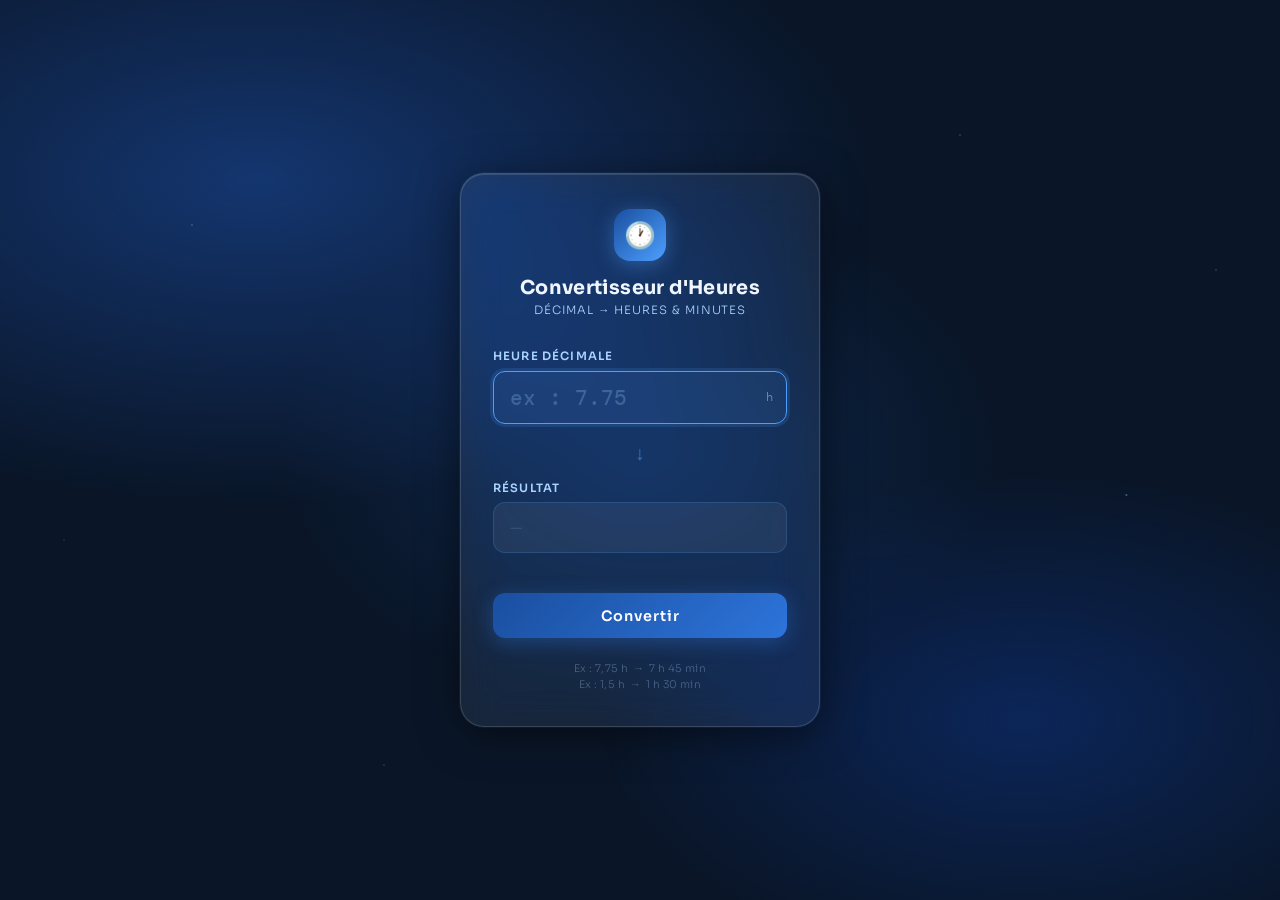
==== index.html @ 29afabcd "Rename convertisseur_heures.html to index.html" ====
<!DOCTYPE html>
<html lang="fr">
<head>
  <meta charset="UTF-8">
  <meta name="viewport" content="width=device-width, initial-scale=1.0, maximum-scale=1.0">
  <title>Convertisseur d'Heures</title>
  <link href="https://fonts.googleapis.com/css2?family=DM+Mono:wght@400;500&family=Sora:wght@300;400;600;700&display=swap" rel="stylesheet">
  <style>
    *, *::before, *::after { box-sizing: border-box; margin: 0; padding: 0; }

    :root {
      --blue-deep:    #0a1628;
      --blue-mid:     #0d2147;
      --blue-bright:  #1a4fa0;
      --blue-light:   #2d74da;
      --blue-glow:    #4d9fff;
      --blue-sky:     #a8d4ff;
      --gold:         #f5c842;
      --white:        #f0f6ff;
      --glass-bg:     rgba(255,255,255,0.07);
      --glass-border: rgba(255,255,255,0.15);
    }

    html, body {
      height: 100%;
      background: var(--blue-deep);
      font-family: 'Sora', sans-serif;
      color: var(--white);
      overflow: hidden;
    }

    /* Animated background */
    body::before {
      content: '';
      position: fixed;
      inset: 0;
      background:
        radial-gradient(ellipse 80% 60% at 20% 20%, rgba(29,80,170,0.55) 0%, transparent 60%),
        radial-gradient(ellipse 60% 50% at 80% 80%, rgba(13,45,110,0.7) 0%, transparent 55%),
        radial-gradient(ellipse 40% 40% at 50% 50%, rgba(26,79,160,0.3) 0%, transparent 70%);
      animation: bgShift 8s ease-in-out infinite alternate;
      pointer-events: none;
    }

    @keyframes bgShift {
      0%   { opacity: 1; }
      100% { opacity: 0.7; filter: hue-rotate(15deg); }
    }

    /* Stars */
    body::after {
      content: '';
      position: fixed;
      inset: 0;
      background-image:
        radial-gradient(1px 1px at 15% 25%, rgba(168,212,255,0.6) 0%, transparent 100%),
        radial-gradient(1px 1px at 75% 15%, rgba(168,212,255,0.5) 0%, transparent 100%),
        radial-gradient(1px 1px at 40% 70%, rgba(168,212,255,0.4) 0%, transparent 100%),
        radial-gradient(1.5px 1.5px at 88% 55%, rgba(168,212,255,0.5) 0%, transparent 100%),
        radial-gradient(1px 1px at 60% 40%, rgba(168,212,255,0.3) 0%, transparent 100%),
        radial-gradient(1px 1px at 30% 85%, rgba(168,212,255,0.4) 0%, transparent 100%),
        radial-gradient(1px 1px at 95% 30%, rgba(168,212,255,0.5) 0%, transparent 100%),
        radial-gradient(1px 1px at 5%  60%, rgba(168,212,255,0.3) 0%, transparent 100%);
      pointer-events: none;
      animation: twinkle 4s ease-in-out infinite alternate;
    }

    @keyframes twinkle {
      0%   { opacity: 0.6; }
      100% { opacity: 1; }
    }

    /* Layout */
    .screen {
      position: relative;
      z-index: 1;
      height: 100vh;
      display: flex;
      align-items: center;
      justify-content: center;
      padding: 1.5rem;
    }

    .card {
      background: var(--glass-bg);
      backdrop-filter: blur(20px) saturate(1.5);
      -webkit-backdrop-filter: blur(20px) saturate(1.5);
      border: 1px solid var(--glass-border);
      border-radius: 24px;
      padding: 2.2rem 2rem 2rem;
      width: 100%;
      max-width: 360px;
      box-shadow:
        0 0 0 1px rgba(77,159,255,0.08),
        0 8px 40px rgba(0,0,0,0.5),
        inset 0 1px 0 rgba(255,255,255,0.12);
      animation: cardIn 0.6s cubic-bezier(0.22,1,0.36,1) both;
    }

    @keyframes cardIn {
      from { opacity: 0; transform: translateY(24px) scale(0.96); }
      to   { opacity: 1; transform: translateY(0)    scale(1); }
    }

    /* Header */
    .header {
      text-align: center;
      margin-bottom: 2rem;
    }

    .icon-wrap {
      width: 52px;
      height: 52px;
      margin: 0 auto 0.9rem;
      background: linear-gradient(135deg, var(--blue-bright), var(--blue-glow));
      border-radius: 16px;
      display: flex;
      align-items: center;
      justify-content: center;
      box-shadow: 0 4px 20px rgba(77,159,255,0.4);
      font-size: 1.6rem;
    }

    h1 {
      font-size: 1.2rem;
      font-weight: 700;
      letter-spacing: 0.02em;
      color: var(--white);
    }

    .subtitle {
      font-size: 0.72rem;
      font-weight: 300;
      color: var(--blue-sky);
      margin-top: 0.2rem;
      letter-spacing: 0.08em;
      text-transform: uppercase;
    }

    /* Fields */
    .field {
      margin-bottom: 1.1rem;
    }

    label {
      display: block;
      font-size: 0.72rem;
      font-weight: 600;
      letter-spacing: 0.1em;
      text-transform: uppercase;
      color: var(--blue-sky);
      margin-bottom: 0.45rem;
    }

    .input-wrap {
      position: relative;
    }

    .input-wrap .unit {
      position: absolute;
      right: 14px;
      top: 50%;
      transform: translateY(-50%);
      font-family: 'DM Mono', monospace;
      font-size: 0.75rem;
      color: rgba(168,212,255,0.5);
      pointer-events: none;
    }

    input[type="number"], .result-box {
      width: 100%;
      background: rgba(255,255,255,0.06);
      border: 1px solid rgba(255,255,255,0.12);
      border-radius: 12px;
      padding: 0.75rem 3rem 0.75rem 1rem;
      font-family: 'DM Mono', monospace;
      font-size: 1.3rem;
      font-weight: 500;
      color: var(--white);
      outline: none;
      transition: border-color 0.2s, box-shadow 0.2s, background 0.2s;
      -webkit-appearance: none;
      appearance: none;
    }

    input[type="number"]:focus {
      border-color: var(--blue-glow);
      background: rgba(77,159,255,0.1);
      box-shadow: 0 0 0 3px rgba(77,159,255,0.15);
    }

    input[type="number"]::placeholder {
      color: rgba(168,212,255,0.25);
    }

    /* Remove arrows */
    input[type="number"]::-webkit-outer-spin-button,
    input[type="number"]::-webkit-inner-spin-button { -webkit-appearance: none; }
    input[type="number"] { -moz-appearance: textfield; }

    /* Divider arrow */
    .arrow-divider {
      text-align: center;
      margin: 0.2rem 0 0.9rem;
      font-size: 1.2rem;
      color: var(--blue-glow);
      opacity: 0.6;
      animation: bounce 2s ease-in-out infinite;
    }

    @keyframes bounce {
      0%,100% { transform: translateY(0); }
      50%      { transform: translateY(4px); }
    }

    /* Result box */
    .result-box {
      cursor: default;
      min-height: 3.2rem;
      display: flex;
      align-items: center;
      border-color: rgba(77,159,255,0.2);
      transition: all 0.35s cubic-bezier(0.22,1,0.36,1);
    }

    .result-box.has-value {
      border-color: var(--gold);
      background: rgba(245,200,66,0.08);
      box-shadow: 0 0 0 3px rgba(245,200,66,0.1), 0 4px 16px rgba(0,0,0,0.3);
      color: var(--gold);
    }

    .result-text {
      font-size: 1.3rem;
      font-weight: 500;
      width: 100%;
    }

    .placeholder-text {
      font-size: 0.85rem;
      color: rgba(168,212,255,0.2);
      font-family: 'Sora', sans-serif;
      font-weight: 300;
    }

    /* Button */
    .btn-convert {
      width: 100%;
      margin-top: 1.4rem;
      padding: 0.85rem;
      background: linear-gradient(135deg, var(--blue-bright) 0%, var(--blue-light) 100%);
      border: none;
      border-radius: 12px;
      font-family: 'Sora', sans-serif;
      font-size: 0.9rem;
      font-weight: 600;
      letter-spacing: 0.06em;
      color: #fff;
      cursor: pointer;
      box-shadow: 0 4px 20px rgba(45,116,218,0.4);
      transition: transform 0.15s, box-shadow 0.15s, filter 0.15s;
      -webkit-tap-highlight-color: transparent;
    }

    .btn-convert:active {
      transform: scale(0.97);
      box-shadow: 0 2px 10px rgba(45,116,218,0.3);
      filter: brightness(0.9);
    }

    /* Info pill */
    .info {
      margin-top: 1.4rem;
      text-align: center;
      font-size: 0.66rem;
      font-weight: 300;
      color: rgba(168,212,255,0.35);
      letter-spacing: 0.04em;
      line-height: 1.6;
    }

    /* Shake animation for error */
    @keyframes shake {
      0%,100% { transform: translateX(0); }
      20%      { transform: translateX(-6px); }
      40%      { transform: translateX(6px); }
      60%      { transform: translateX(-4px); }
      80%      { transform: translateX(4px); }
    }
    .shake { animation: shake 0.35s ease; }
  </style>
</head>
<body>

<div class="screen">
  <div class="card">

    <div class="header">
      <div class="icon-wrap">🕐</div>
      <h1>Convertisseur d'Heures</h1>
      <div class="subtitle">Décimal → Heures &amp; Minutes</div>
    </div>

    <div class="field">
      <label>Heure décimale</label>
      <div class="input-wrap">
        <input
          type="number"
          id="inputDecimal"
          placeholder="ex : 7.75"
          min="0"
          step="0.01"
          inputmode="decimal"
          autofocus
        >
        <span class="unit">h</span>
      </div>
    </div>

    <div class="arrow-divider">↓</div>

    <div class="field">
      <label>Résultat</label>
      <div class="input-wrap">
        <div class="result-box" id="resultBox">
          <span class="placeholder-text" id="resultPlaceholder">—</span>
          <span class="result-text" id="resultText" style="display:none"></span>
        </div>
        <span class="unit" id="resultUnit" style="display:none">h min</span>
      </div>
    </div>

    <button class="btn-convert" onclick="convert()">Convertir</button>

    <div class="info">
      Ex : 7,75 h &nbsp;→&nbsp; 7 h 45 min<br>
      Ex : 1,5 h &nbsp;→&nbsp; 1 h 30 min
    </div>

  </div>
</div>

<script>
  const input  = document.getElementById('inputDecimal');
  const box    = document.getElementById('resultBox');
  const ph     = document.getElementById('resultPlaceholder');
  const rt     = document.getElementById('resultText');
  const ru     = document.getElementById('resultUnit');

  // Convert on Enter key
  input.addEventListener('keydown', e => {
    if (e.key === 'Enter') convert();
  });

  // Live conversion as user types
  input.addEventListener('input', () => {
    const val = input.value.trim();
    if (val === '' || isNaN(parseFloat(val))) {
      reset(); return;
    }
    doConvert(parseFloat(val));
  });

  function convert() {
    const raw = input.value.trim().replace(',', '.');
    const val = parseFloat(raw);

    if (raw === '' || isNaN(val) || val < 0) {
      box.classList.add('shake');
      setTimeout(() => box.classList.remove('shake'), 400);
      reset();
      return;
    }
    doConvert(val);
  }

  function doConvert(val) {
    const totalMinutes = Math.round(val * 60);
    const heures  = Math.floor(totalMinutes / 60);
    const minutes = totalMinutes % 60;

    const formatted = minutes === 0
      ? `${heures} h 00 min`
      : `${heures} h ${String(minutes).padStart(2, '0')} min`;

    ph.style.display  = 'none';
    rt.style.display  = 'block';
    ru.style.display  = 'block';
    rt.textContent    = formatted;
    box.classList.add('has-value');
  }

  function reset() {
    ph.style.display  = 'inline';
    rt.style.display  = 'none';
    ru.style.display  = 'none';
    rt.textContent    = '';
    box.classList.remove('has-value');
  }
</script>

</body>
</html>
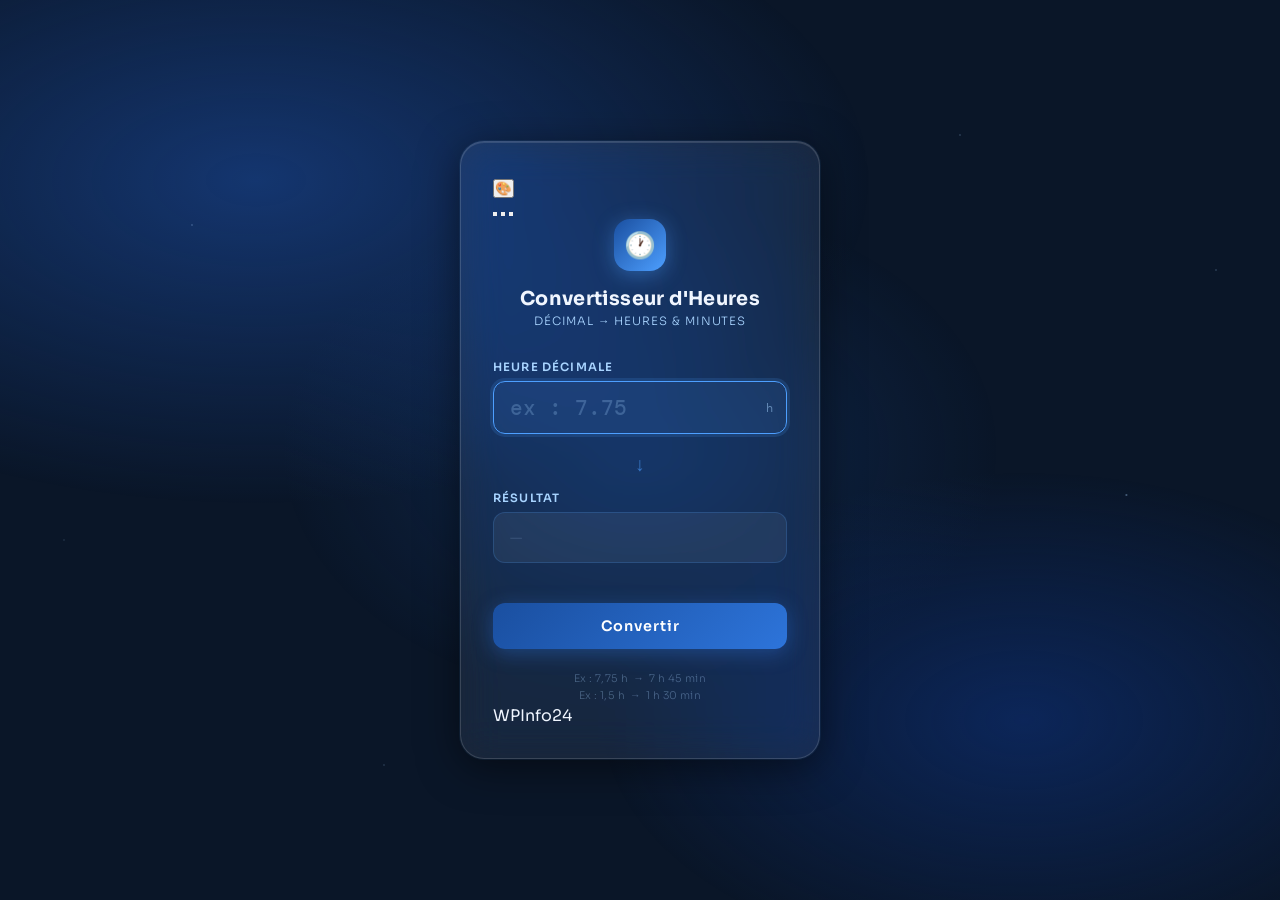
==== commit eaecbd21: "Mise à jour : séparation HTML/CSS/JS + thèmes + bascule de mode" ====
--- a/index.html
+++ b/index.html
@@ -3,401 +3,84 @@
 <head>
   <meta charset="UTF-8">
   <meta name="viewport" content="width=device-width, initial-scale=1.0, maximum-scale=1.0">
-  <title>Convertisseur d'Heures</title>
+  <title>Convertisseur d'Heures — WPInfo24</title>
   <link href="https://fonts.googleapis.com/css2?family=DM+Mono:wght@400;500&family=Sora:wght@300;400;600;700&display=swap" rel="stylesheet">
-  <style>
-    *, *::before, *::after { box-sizing: border-box; margin: 0; padding: 0; }
-
-    :root {
-      --blue-deep:    #0a1628;
-      --blue-mid:     #0d2147;
-      --blue-bright:  #1a4fa0;
-      --blue-light:   #2d74da;
-      --blue-glow:    #4d9fff;
-      --blue-sky:     #a8d4ff;
-      --gold:         #f5c842;
-      --white:        #f0f6ff;
-      --glass-bg:     rgba(255,255,255,0.07);
-      --glass-border: rgba(255,255,255,0.15);
-    }
-
-    html, body {
-      height: 100%;
-      background: var(--blue-deep);
-      font-family: 'Sora', sans-serif;
-      color: var(--white);
-      overflow: hidden;
-    }
-
-    /* Animated background */
-    body::before {
-      content: '';
-      position: fixed;
-      inset: 0;
-      background:
-        radial-gradient(ellipse 80% 60% at 20% 20%, rgba(29,80,170,0.55) 0%, transparent 60%),
-        radial-gradient(ellipse 60% 50% at 80% 80%, rgba(13,45,110,0.7) 0%, transparent 55%),
-        radial-gradient(ellipse 40% 40% at 50% 50%, rgba(26,79,160,0.3) 0%, transparent 70%);
-      animation: bgShift 8s ease-in-out infinite alternate;
-      pointer-events: none;
-    }
-
-    @keyframes bgShift {
-      0%   { opacity: 1; }
-      100% { opacity: 0.7; filter: hue-rotate(15deg); }
-    }
-
-    /* Stars */
-    body::after {
-      content: '';
-      position: fixed;
-      inset: 0;
-      background-image:
-        radial-gradient(1px 1px at 15% 25%, rgba(168,212,255,0.6) 0%, transparent 100%),
-        radial-gradient(1px 1px at 75% 15%, rgba(168,212,255,0.5) 0%, transparent 100%),
-        radial-gradient(1px 1px at 40% 70%, rgba(168,212,255,0.4) 0%, transparent 100%),
-        radial-gradient(1.5px 1.5px at 88% 55%, rgba(168,212,255,0.5) 0%, transparent 100%),
-        radial-gradient(1px 1px at 60% 40%, rgba(168,212,255,0.3) 0%, transparent 100%),
-        radial-gradient(1px 1px at 30% 85%, rgba(168,212,255,0.4) 0%, transparent 100%),
-        radial-gradient(1px 1px at 95% 30%, rgba(168,212,255,0.5) 0%, transparent 100%),
-        radial-gradient(1px 1px at 5%  60%, rgba(168,212,255,0.3) 0%, transparent 100%);
-      pointer-events: none;
-      animation: twinkle 4s ease-in-out infinite alternate;
-    }
-
-    @keyframes twinkle {
-      0%   { opacity: 0.6; }
-      100% { opacity: 1; }
-    }
-
-    /* Layout */
-    .screen {
-      position: relative;
-      z-index: 1;
-      height: 100vh;
-      display: flex;
-      align-items: center;
-      justify-content: center;
-      padding: 1.5rem;
-    }
-
-    .card {
-      background: var(--glass-bg);
-      backdrop-filter: blur(20px) saturate(1.5);
-      -webkit-backdrop-filter: blur(20px) saturate(1.5);
-      border: 1px solid var(--glass-border);
-      border-radius: 24px;
-      padding: 2.2rem 2rem 2rem;
-      width: 100%;
-      max-width: 360px;
-      box-shadow:
-        0 0 0 1px rgba(77,159,255,0.08),
-        0 8px 40px rgba(0,0,0,0.5),
-        inset 0 1px 0 rgba(255,255,255,0.12);
-      animation: cardIn 0.6s cubic-bezier(0.22,1,0.36,1) both;
-    }
-
-    @keyframes cardIn {
-      from { opacity: 0; transform: translateY(24px) scale(0.96); }
-      to   { opacity: 1; transform: translateY(0)    scale(1); }
-    }
-
-    /* Header */
-    .header {
-      text-align: center;
-      margin-bottom: 2rem;
-    }
-
-    .icon-wrap {
-      width: 52px;
-      height: 52px;
-      margin: 0 auto 0.9rem;
-      background: linear-gradient(135deg, var(--blue-bright), var(--blue-glow));
-      border-radius: 16px;
-      display: flex;
-      align-items: center;
-      justify-content: center;
-      box-shadow: 0 4px 20px rgba(77,159,255,0.4);
-      font-size: 1.6rem;
-    }
-
-    h1 {
-      font-size: 1.2rem;
-      font-weight: 700;
-      letter-spacing: 0.02em;
-      color: var(--white);
-    }
-
-    .subtitle {
-      font-size: 0.72rem;
-      font-weight: 300;
-      color: var(--blue-sky);
-      margin-top: 0.2rem;
-      letter-spacing: 0.08em;
-      text-transform: uppercase;
-    }
-
-    /* Fields */
-    .field {
-      margin-bottom: 1.1rem;
-    }
-
-    label {
-      display: block;
-      font-size: 0.72rem;
-      font-weight: 600;
-      letter-spacing: 0.1em;
-      text-transform: uppercase;
-      color: var(--blue-sky);
-      margin-bottom: 0.45rem;
-    }
-
-    .input-wrap {
-      position: relative;
-    }
-
-    .input-wrap .unit {
-      position: absolute;
-      right: 14px;
-      top: 50%;
-      transform: translateY(-50%);
-      font-family: 'DM Mono', monospace;
-      font-size: 0.75rem;
-      color: rgba(168,212,255,0.5);
-      pointer-events: none;
-    }
-
-    input[type="number"], .result-box {
-      width: 100%;
-      background: rgba(255,255,255,0.06);
-      border: 1px solid rgba(255,255,255,0.12);
-      border-radius: 12px;
-      padding: 0.75rem 3rem 0.75rem 1rem;
-      font-family: 'DM Mono', monospace;
-      font-size: 1.3rem;
-      font-weight: 500;
-      color: var(--white);
-      outline: none;
-      transition: border-color 0.2s, box-shadow 0.2s, background 0.2s;
-      -webkit-appearance: none;
-      appearance: none;
-    }
-
-    input[type="number"]:focus {
-      border-color: var(--blue-glow);
-      background: rgba(77,159,255,0.1);
-      box-shadow: 0 0 0 3px rgba(77,159,255,0.15);
-    }
-
-    input[type="number"]::placeholder {
-      color: rgba(168,212,255,0.25);
-    }
-
-    /* Remove arrows */
-    input[type="number"]::-webkit-outer-spin-button,
-    input[type="number"]::-webkit-inner-spin-button { -webkit-appearance: none; }
-    input[type="number"] { -moz-appearance: textfield; }
-
-    /* Divider arrow */
-    .arrow-divider {
-      text-align: center;
-      margin: 0.2rem 0 0.9rem;
-      font-size: 1.2rem;
-      color: var(--blue-glow);
-      opacity: 0.6;
-      animation: bounce 2s ease-in-out infinite;
-    }
-
-    @keyframes bounce {
-      0%,100% { transform: translateY(0); }
-      50%      { transform: translateY(4px); }
-    }
-
-    /* Result box */
-    .result-box {
-      cursor: default;
-      min-height: 3.2rem;
-      display: flex;
-      align-items: center;
-      border-color: rgba(77,159,255,0.2);
-      transition: all 0.35s cubic-bezier(0.22,1,0.36,1);
-    }
-
-    .result-box.has-value {
-      border-color: var(--gold);
-      background: rgba(245,200,66,0.08);
-      box-shadow: 0 0 0 3px rgba(245,200,66,0.1), 0 4px 16px rgba(0,0,0,0.3);
-      color: var(--gold);
-    }
-
-    .result-text {
-      font-size: 1.3rem;
-      font-weight: 500;
-      width: 100%;
-    }
-
-    .placeholder-text {
-      font-size: 0.85rem;
-      color: rgba(168,212,255,0.2);
-      font-family: 'Sora', sans-serif;
-      font-weight: 300;
-    }
-
-    /* Button */
-    .btn-convert {
-      width: 100%;
-      margin-top: 1.4rem;
-      padding: 0.85rem;
-      background: linear-gradient(135deg, var(--blue-bright) 0%, var(--blue-light) 100%);
-      border: none;
-      border-radius: 12px;
-      font-family: 'Sora', sans-serif;
-      font-size: 0.9rem;
-      font-weight: 600;
-      letter-spacing: 0.06em;
-      color: #fff;
-      cursor: pointer;
-      box-shadow: 0 4px 20px rgba(45,116,218,0.4);
-      transition: transform 0.15s, box-shadow 0.15s, filter 0.15s;
-      -webkit-tap-highlight-color: transparent;
-    }
-
-    .btn-convert:active {
-      transform: scale(0.97);
-      box-shadow: 0 2px 10px rgba(45,116,218,0.3);
-      filter: brightness(0.9);
-    }
-
-    /* Info pill */
-    .info {
-      margin-top: 1.4rem;
-      text-align: center;
-      font-size: 0.66rem;
-      font-weight: 300;
-      color: rgba(168,212,255,0.35);
-      letter-spacing: 0.04em;
-      line-height: 1.6;
-    }
-
-    /* Shake animation for error */
-    @keyframes shake {
-      0%,100% { transform: translateX(0); }
-      20%      { transform: translateX(-6px); }
-      40%      { transform: translateX(6px); }
-      60%      { transform: translateX(-4px); }
-      80%      { transform: translateX(4px); }
-    }
-    .shake { animation: shake 0.35s ease; }
-  </style>
+  <link rel="stylesheet" href="style.css">
 </head>
-<body>
+<body class="theme-blue">
 
 <div class="screen">
   <div class="card">
 
+    <!-- Sélecteur de thème -->
+    <div class="theme-menu">
+      <button class="theme-toggle" id="themeToggle" aria-label="Choisir un thème" title="Couleur du thème">
+        🎨
+      </button>
+      <div class="theme-options" id="themeOptions">
+        <button class="theme-dot dot-blue  active" data-theme="blue"  title="Bleu"  aria-label="Thème bleu"></button>
+        <button class="theme-dot dot-green"         data-theme="green" title="Vert"  aria-label="Thème vert"></button>
+        <button class="theme-dot dot-red"           data-theme="red"   title="Rouge" aria-label="Thème rouge"></button>
+      </div>
+    </div>
+
+    <!-- En-tête -->
     <div class="header">
       <div class="icon-wrap">🕐</div>
       <h1>Convertisseur d'Heures</h1>
-      <div class="subtitle">Décimal → Heures &amp; Minutes</div>
+      <div class="subtitle" id="subtitleLabel">Décimal → Heures &amp; Minutes</div>
     </div>
 
+    <!-- Champ d'entrée -->
     <div class="field">
-      <label>Heure décimale</label>
+      <label id="inputLabel">Heure décimale</label>
       <div class="input-wrap">
         <input
           type="number"
-          id="inputDecimal"
+          id="inputValue"
           placeholder="ex : 7.75"
           min="0"
           step="0.01"
           inputmode="decimal"
           autofocus
         >
-        <span class="unit">h</span>
+        <span class="unit" id="inputUnit">h</span>
       </div>
     </div>
 
+    <!-- Flèche séparatrice -->
     <div class="arrow-divider">↓</div>
 
+    <!-- Champ résultat -->
     <div class="field">
       <label>Résultat</label>
       <div class="input-wrap">
         <div class="result-box" id="resultBox">
           <span class="placeholder-text" id="resultPlaceholder">—</span>
-          <span class="result-text" id="resultText" style="display:none"></span>
+          <span class="result-text"      id="resultText"        style="display:none"></span>
         </div>
-        <span class="unit" id="resultUnit" style="display:none">h min</span>
+        <span class="unit" id="resultUnit" style="display:none"></span>
       </div>
     </div>
 
-    <button class="btn-convert" onclick="convert()">Convertir</button>
+    <!-- Bouton convertir (bascule de mode) -->
+    <button class="btn-convert" id="btnConvert">Convertir</button>
 
-    <div class="info">
+    <!-- Exemples -->
+    <div class="info" id="infoExamples">
       Ex : 7,75 h &nbsp;→&nbsp; 7 h 45 min<br>
       Ex : 1,5 h &nbsp;→&nbsp; 1 h 30 min
+    </div>
+
+    <!-- Logo WPInfo24 -->
+    <div class="logo-wrap">
+      <img src="logo_wpinfo24.png" alt="WPInfo24" class="logo-img" onerror="this.style.display='none'; this.nextElementSibling.style.display='block'">
+      <span class="logo-fallback" style="display:none">WPInfo24</span>
     </div>
 
   </div>
 </div>
 
-<script>
-  const input  = document.getElementById('inputDecimal');
-  const box    = document.getElementById('resultBox');
-  const ph     = document.getElementById('resultPlaceholder');
-  const rt     = document.getElementById('resultText');
-  const ru     = document.getElementById('resultUnit');
-
-  // Convert on Enter key
-  input.addEventListener('keydown', e => {
-    if (e.key === 'Enter') convert();
-  });
-
-  // Live conversion as user types
-  input.addEventListener('input', () => {
-    const val = input.value.trim();
-    if (val === '' || isNaN(parseFloat(val))) {
-      reset(); return;
-    }
-    doConvert(parseFloat(val));
-  });
-
-  function convert() {
-    const raw = input.value.trim().replace(',', '.');
-    const val = parseFloat(raw);
-
-    if (raw === '' || isNaN(val) || val < 0) {
-      box.classList.add('shake');
-      setTimeout(() => box.classList.remove('shake'), 400);
-      reset();
-      return;
-    }
-    doConvert(val);
-  }
-
-  function doConvert(val) {
-    const totalMinutes = Math.round(val * 60);
-    const heures  = Math.floor(totalMinutes / 60);
-    const minutes = totalMinutes % 60;
-
-    const formatted = minutes === 0
-      ? `${heures} h 00 min`
-      : `${heures} h ${String(minutes).padStart(2, '0')} min`;
-
-    ph.style.display  = 'none';
-    rt.style.display  = 'block';
-    ru.style.display  = 'block';
-    rt.textContent    = formatted;
-    box.classList.add('has-value');
-  }
-
-  function reset() {
-    ph.style.display  = 'inline';
-    rt.style.display  = 'none';
-    ru.style.display  = 'none';
-    rt.textContent    = '';
-    box.classList.remove('has-value');
-  }
-</script>
-
+<script src="script.js"></script>
 </body>
 </html>
--- a/style.css
+++ b/style.css
@@ -0,0 +1,282 @@
+ *, *::before, *::after { box-sizing: border-box; margin: 0; padding: 0; }
+
+    :root {
+      --blue-deep:    #0a1628;
+      --blue-mid:     #0d2147;
+      --blue-bright:  #1a4fa0;
+      --blue-light:   #2d74da;
+      --blue-glow:    #4d9fff;
+      --blue-sky:     #a8d4ff;
+      --gold:         #f5c842;
+      --white:        #f0f6ff;
+      --glass-bg:     rgba(255,255,255,0.07);
+      --glass-border: rgba(255,255,255,0.15);
+    }
+
+    html, body {
+      height: 100%;
+      background: var(--blue-deep);
+      font-family: 'Sora', sans-serif;
+      color: var(--white);
+      overflow: hidden;
+    }
+
+    /* Animated background */
+    body::before {
+      content: '';
+      position: fixed;
+      inset: 0;
+      background:
+        radial-gradient(ellipse 80% 60% at 20% 20%, rgba(29,80,170,0.55) 0%, transparent 60%),
+        radial-gradient(ellipse 60% 50% at 80% 80%, rgba(13,45,110,0.7) 0%, transparent 55%),
+        radial-gradient(ellipse 40% 40% at 50% 50%, rgba(26,79,160,0.3) 0%, transparent 70%);
+      animation: bgShift 8s ease-in-out infinite alternate;
+      pointer-events: none;
+    }
+
+    @keyframes bgShift {
+      0%   { opacity: 1; }
+      100% { opacity: 0.7; filter: hue-rotate(15deg); }
+    }
+
+    /* Stars */
+    body::after {
+      content: '';
+      position: fixed;
+      inset: 0;
+      background-image:
+        radial-gradient(1px 1px at 15% 25%, rgba(168,212,255,0.6) 0%, transparent 100%),
+        radial-gradient(1px 1px at 75% 15%, rgba(168,212,255,0.5) 0%, transparent 100%),
+        radial-gradient(1px 1px at 40% 70%, rgba(168,212,255,0.4) 0%, transparent 100%),
+        radial-gradient(1.5px 1.5px at 88% 55%, rgba(168,212,255,0.5) 0%, transparent 100%),
+        radial-gradient(1px 1px at 60% 40%, rgba(168,212,255,0.3) 0%, transparent 100%),
+        radial-gradient(1px 1px at 30% 85%, rgba(168,212,255,0.4) 0%, transparent 100%),
+        radial-gradient(1px 1px at 95% 30%, rgba(168,212,255,0.5) 0%, transparent 100%),
+        radial-gradient(1px 1px at 5%  60%, rgba(168,212,255,0.3) 0%, transparent 100%);
+      pointer-events: none;
+      animation: twinkle 4s ease-in-out infinite alternate;
+    }
+
+    @keyframes twinkle {
+      0%   { opacity: 0.6; }
+      100% { opacity: 1; }
+    }
+
+    /* Layout */
+    .screen {
+      position: relative;
+      z-index: 1;
+      height: 100vh;
+      display: flex;
+      align-items: center;
+      justify-content: center;
+      padding: 1.5rem;
+    }
+
+    .card {
+      background: var(--glass-bg);
+      backdrop-filter: blur(20px) saturate(1.5);
+      -webkit-backdrop-filter: blur(20px) saturate(1.5);
+      border: 1px solid var(--glass-border);
+      border-radius: 24px;
+      padding: 2.2rem 2rem 2rem;
+      width: 100%;
+      max-width: 360px;
+      box-shadow:
+        0 0 0 1px rgba(77,159,255,0.08),
+        0 8px 40px rgba(0,0,0,0.5),
+        inset 0 1px 0 rgba(255,255,255,0.12);
+      animation: cardIn 0.6s cubic-bezier(0.22,1,0.36,1) both;
+    }
+
+    @keyframes cardIn {
+      from { opacity: 0; transform: translateY(24px) scale(0.96); }
+      to   { opacity: 1; transform: translateY(0)    scale(1); }
+    }
+
+    /* Header */
+    .header {
+      text-align: center;
+      margin-bottom: 2rem;
+    }
+
+    .icon-wrap {
+      width: 52px;
+      height: 52px;
+      margin: 0 auto 0.9rem;
+      background: linear-gradient(135deg, var(--blue-bright), var(--blue-glow));
+      border-radius: 16px;
+      display: flex;
+      align-items: center;
+      justify-content: center;
+      box-shadow: 0 4px 20px rgba(77,159,255,0.4);
+      font-size: 1.6rem;
+    }
+
+    h1 {
+      font-size: 1.2rem;
+      font-weight: 700;
+      letter-spacing: 0.02em;
+      color: var(--white);
+    }
+
+    .subtitle {
+      font-size: 0.72rem;
+      font-weight: 300;
+      color: var(--blue-sky);
+      margin-top: 0.2rem;
+      letter-spacing: 0.08em;
+      text-transform: uppercase;
+    }
+
+    /* Fields */
+    .field {
+      margin-bottom: 1.1rem;
+    }
+
+    label {
+      display: block;
+      font-size: 0.72rem;
+      font-weight: 600;
+      letter-spacing: 0.1em;
+      text-transform: uppercase;
+      color: var(--blue-sky);
+      margin-bottom: 0.45rem;
+    }
+
+    .input-wrap {
+      position: relative;
+    }
+
+    .input-wrap .unit {
+      position: absolute;
+      right: 14px;
+      top: 50%;
+      transform: translateY(-50%);
+      font-family: 'DM Mono', monospace;
+      font-size: 0.75rem;
+      color: rgba(168,212,255,0.5);
+      pointer-events: none;
+    }
+
+    input[type="number"], .result-box {
+      width: 100%;
+      background: rgba(255,255,255,0.06);
+      border: 1px solid rgba(255,255,255,0.12);
+      border-radius: 12px;
+      padding: 0.75rem 3rem 0.75rem 1rem;
+      font-family: 'DM Mono', monospace;
+      font-size: 1.3rem;
+      font-weight: 500;
+      color: var(--white);
+      outline: none;
+      transition: border-color 0.2s, box-shadow 0.2s, background 0.2s;
+      -webkit-appearance: none;
+      appearance: none;
+    }
+
+    input[type="number"]:focus {
+      border-color: var(--blue-glow);
+      background: rgba(77,159,255,0.1);
+      box-shadow: 0 0 0 3px rgba(77,159,255,0.15);
+    }
+
+    input[type="number"]::placeholder {
+      color: rgba(168,212,255,0.25);
+    }
+
+    /* Remove arrows */
+    input[type="number"]::-webkit-outer-spin-button,
+    input[type="number"]::-webkit-inner-spin-button { -webkit-appearance: none; }
+    input[type="number"] { -moz-appearance: textfield; }
+
+    /* Divider arrow */
+    .arrow-divider {
+      text-align: center;
+      margin: 0.2rem 0 0.9rem;
+      font-size: 1.2rem;
+      color: var(--blue-glow);
+      opacity: 0.6;
+      animation: bounce 2s ease-in-out infinite;
+    }
+
+    @keyframes bounce {
+      0%,100% { transform: translateY(0); }
+      50%      { transform: translateY(4px); }
+    }
+
+    /* Result box */
+    .result-box {
+      cursor: default;
+      min-height: 3.2rem;
+      display: flex;
+      align-items: center;
+      border-color: rgba(77,159,255,0.2);
+      transition: all 0.35s cubic-bezier(0.22,1,0.36,1);
+    }
+
+    .result-box.has-value {
+      border-color: var(--gold);
+      background: rgba(245,200,66,0.08);
+      box-shadow: 0 0 0 3px rgba(245,200,66,0.1), 0 4px 16px rgba(0,0,0,0.3);
+      color: var(--gold);
+    }
+
+    .result-text {
+      font-size: 1.3rem;
+      font-weight: 500;
+      width: 100%;
+    }
+
+    .placeholder-text {
+      font-size: 0.85rem;
+      color: rgba(168,212,255,0.2);
+      font-family: 'Sora', sans-serif;
+      font-weight: 300;
+    }
+
+    /* Button */
+    .btn-convert {
+      width: 100%;
+      margin-top: 1.4rem;
+      padding: 0.85rem;
+      background: linear-gradient(135deg, var(--blue-bright) 0%, var(--blue-light) 100%);
+      border: none;
+      border-radius: 12px;
+      font-family: 'Sora', sans-serif;
+      font-size: 0.9rem;
+      font-weight: 600;
+      letter-spacing: 0.06em;
+      color: #fff;
+      cursor: pointer;
+      box-shadow: 0 4px 20px rgba(45,116,218,0.4);
+      transition: transform 0.15s, box-shadow 0.15s, filter 0.15s;
+      -webkit-tap-highlight-color: transparent;
+    }
+
+    .btn-convert:active {
+      transform: scale(0.97);
+      box-shadow: 0 2px 10px rgba(45,116,218,0.3);
+      filter: brightness(0.9);
+    }
+
+    /* Info pill */
+    .info {
+      margin-top: 1.4rem;
+      text-align: center;
+      font-size: 0.66rem;
+      font-weight: 300;
+      color: rgba(168,212,255,0.35);
+      letter-spacing: 0.04em;
+      line-height: 1.6;
+    }
+
+    /* Shake animation for error */
+    @keyframes shake {
+      0%,100% { transform: translateX(0); }
+      20%      { transform: translateX(-6px); }
+      40%      { transform: translateX(6px); }
+      60%      { transform: translateX(-4px); }
+      80%      { transform: translateX(4px); }
+    }
+    .shake { animation: shake 0.35s ease; }
